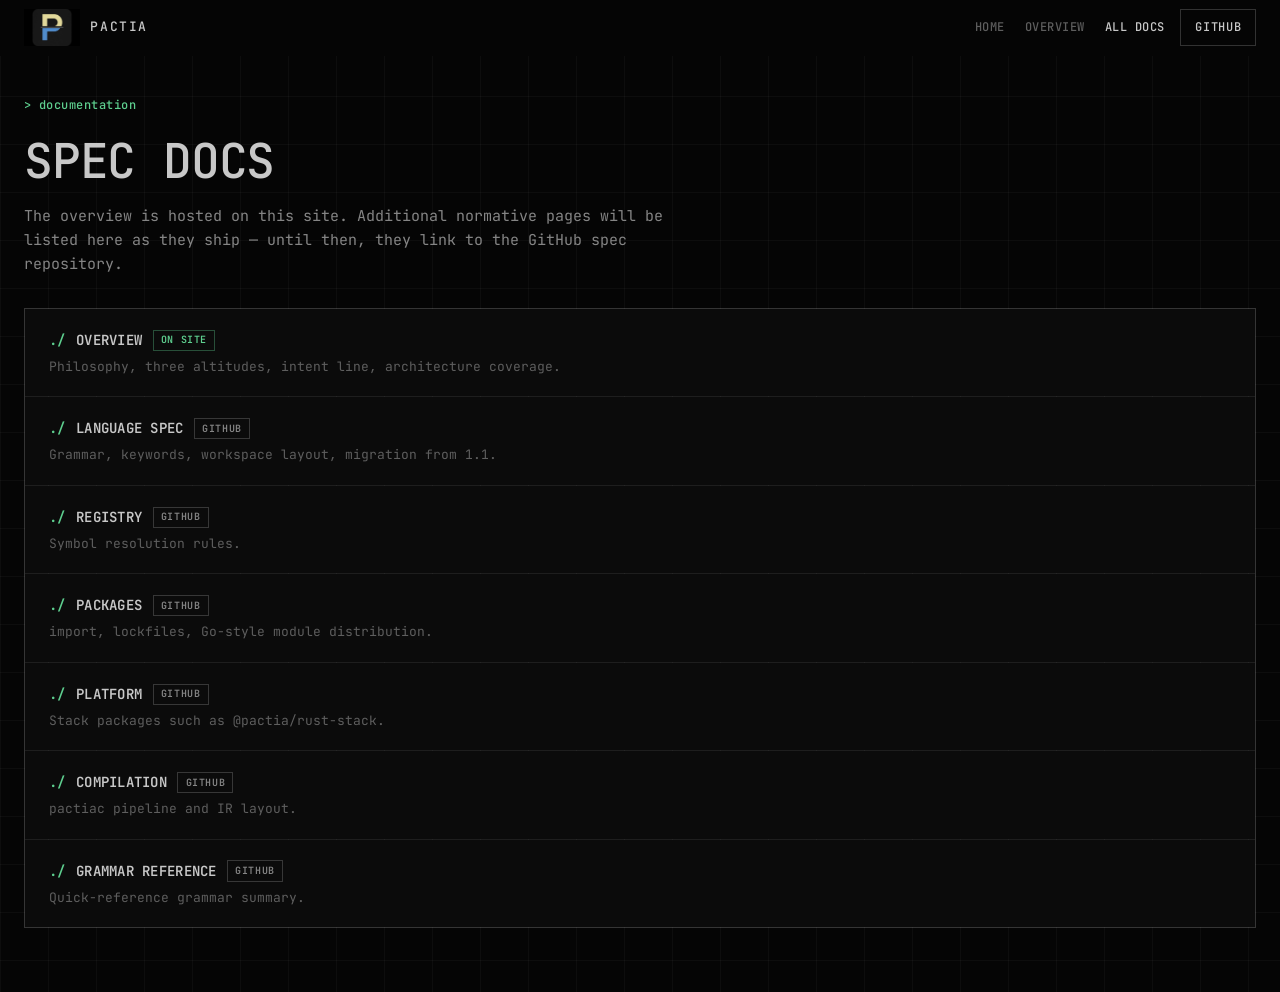
==== docs/index.html @ 83ed0725 "commit the static site" ====
<!doctype html>
<html lang="en">
  <head>
    <meta charset="UTF-8" />
    <meta name="viewport" content="width=device-width, initial-scale=1.0" />
    <meta
      name="description"
      content="Pactia documentation — overview and links to the full language specification."
    />
    <title>Documentation — Pactia</title>
    <link rel="icon" href="../assets/pactia-logo.png" type="image/png" />
    <link rel="preconnect" href="https://fonts.googleapis.com" />
    <link rel="preconnect" href="https://fonts.gstatic.com" crossorigin />
    <link
      href="https://fonts.googleapis.com/css2?family=Inter:wght@400;500;600&family=JetBrains+Mono:wght@400;500;600&display=swap"
      rel="stylesheet"
    />
    <link rel="stylesheet" href="../assets/site.css" />
    <link rel="stylesheet" href="../assets/docs.css" />
    <script src="../assets/site-nav.js"></script>
    <script src="../assets/docs.js"></script>
  </head>
  <body class="docs-page" data-nav-page="all-docs">
    <a class="skip-link" href="#main">Skip to content</a>

    <header class="site-header">
      <div class="container">
        <a class="brand" data-site-brand href="../index.html">
          <img
            class="brand__logo"
            src="../assets/pactia-logo.png"
            alt=""
            height="40"
          />
          PACTIA
        </a>
        <div class="site-header__actions" data-site-header-actions></div>
      </div>
    </header>

    <main id="main" class="container docs-layout docs-layout--index">
      <div class="docs-main">
        <p class="label">&gt; documentation</p>
        <h1 class="display-lg" style="margin-bottom: 1rem">Spec docs</h1>
        <p class="docs-index-intro">
          The overview is hosted on this site. Additional normative pages will be
          listed here as they ship — until then, they link to the GitHub spec
          repository.
        </p>

        <div class="docs-index-list">
          <a class="docs-index-row" href="overview.html">
            <span class="docs-index-row__title">
              Overview
              <span class="docs-badge docs-badge--hosted">On site</span>
            </span>
            <span class="docs-index-row__desc">
              Philosophy, three altitudes, intent line, architecture coverage.
            </span>
          </a>
          <a
            class="docs-index-row"
            href="https://github.com/pactia-lang/spec/blob/main/docs/language-spec.md"
            target="_blank"
            rel="noopener noreferrer"
          >
            <span class="docs-index-row__title">
              Language spec
              <span class="docs-badge docs-badge--soon">GitHub</span>
            </span>
            <span class="docs-index-row__desc">
              Grammar, keywords, workspace layout, migration from 1.1.
            </span>
          </a>
          <a
            class="docs-index-row"
            href="https://github.com/pactia-lang/spec/blob/main/docs/registry.md"
            target="_blank"
            rel="noopener noreferrer"
          >
            <span class="docs-index-row__title">
              Registry
              <span class="docs-badge docs-badge--soon">GitHub</span>
            </span>
            <span class="docs-index-row__desc">Symbol resolution rules.</span>
          </a>
          <a
            class="docs-index-row"
            href="https://github.com/pactia-lang/spec/blob/main/docs/packages.md"
            target="_blank"
            rel="noopener noreferrer"
          >
            <span class="docs-index-row__title">
              Packages
              <span class="docs-badge docs-badge--soon">GitHub</span>
            </span>
            <span class="docs-index-row__desc">
              import, lockfiles, Go-style module distribution.
            </span>
          </a>
          <a
            class="docs-index-row"
            href="https://github.com/pactia-lang/spec/blob/main/docs/platform.md"
            target="_blank"
            rel="noopener noreferrer"
          >
            <span class="docs-index-row__title">
              Platform
              <span class="docs-badge docs-badge--soon">GitHub</span>
            </span>
            <span class="docs-index-row__desc">
              Stack packages such as @pactia/rust-stack.
            </span>
          </a>
          <a
            class="docs-index-row"
            href="https://github.com/pactia-lang/spec/blob/main/docs/compilation.md"
            target="_blank"
            rel="noopener noreferrer"
          >
            <span class="docs-index-row__title">
              Compilation
              <span class="docs-badge docs-badge--soon">GitHub</span>
            </span>
            <span class="docs-index-row__desc">pactiac pipeline and IR layout.</span>
          </a>
          <a
            class="docs-index-row"
            href="https://github.com/pactia-lang/spec/blob/main/docs/grammar-reference.md"
            target="_blank"
            rel="noopener noreferrer"
          >
            <span class="docs-index-row__title">
              Grammar reference
              <span class="docs-badge docs-badge--soon">GitHub</span>
            </span>
            <span class="docs-index-row__desc">Quick-reference grammar summary.</span>
          </a>
        </div>
      </div>
    </main>

  </body>
</html>
---- assets/site.css ----
:root{color-scheme:dark;--bg: #050505;--bg-card: #0b0b0b;--border: rgb(255 255 255 / 10%);--border-strong: rgb(255 255 255 / 18%);--text: #c8c8c8;--text-secondary: #858585;--text-tertiary: #5e5e5e;--accent: #5ecf8f;--accent-dim: #45b877;--accent-hover: #7ee0a8;--accent-subtle: rgb(94 207 143 / 8%);--accent-faint: rgb(94 207 143 / 6%);--accent-border: rgb(94 207 143 / 35%);--font-mono: "JetBrains Mono", ui-monospace, monospace;--max: 1280px;--nav-h: 56px;--section-pad: clamp(6rem, 14vh, 10rem)}*,*:before,*:after{box-sizing:border-box;border-radius:0}html{scroll-behavior:smooth}@media(prefers-reduced-motion:reduce){html{scroll-behavior:auto}*,*:before,*:after{animation-duration:.01ms!important;animation-iteration-count:1!important;transition-duration:.01ms!important}}body{margin:0;font-family:var(--font-mono);font-size:15px;line-height:1.6;color:var(--text);background-color:var(--bg);background-image:linear-gradient(rgb(255 255 255 / 3%) 1px,transparent 1px),linear-gradient(90deg,rgb(255 255 255 / 3%) 1px,transparent 1px);background-size:48px 48px;-webkit-font-smoothing:antialiased}a{color:inherit;text-decoration:none}a:focus-visible,button:focus-visible{outline:1px solid var(--accent);outline-offset:0}.skip-link{position:absolute;left:-9999px;top:0;z-index:100;padding:.75rem 1rem;background:var(--accent);color:var(--bg);font-weight:600}.skip-link:focus{left:1rem;top:1rem}.container{width:min(100% - 3rem,var(--max));margin-inline:auto}.site-header{position:fixed;inset:0 0 auto;z-index:50;height:var(--nav-h);border-bottom:1px solid transparent;background:var(--bg);transition:border-color .2s ease}.site-header.is-scrolled{border-bottom-color:var(--border)}.site-header .container{display:flex;align-items:center;justify-content:space-between;height:100%;gap:1rem}.site-header__actions{display:flex;align-items:center;gap:1rem}.brand{display:inline-flex;align-items:center;gap:.65rem;font-size:13px;font-weight:500;letter-spacing:.12em;color:var(--text)}.btn{display:inline-flex;align-items:center;justify-content:center;padding:.5rem .85rem;border:1px solid var(--border-strong);background:transparent;color:var(--text);font:inherit;font-size:12px;font-weight:500;letter-spacing:.06em;text-transform:uppercase;cursor:pointer;transition:border-color .15s ease,background .15s ease,color .15s ease}.btn:hover{border-color:var(--accent);color:var(--accent)}.btn-primary{border-color:var(--accent);background:var(--accent);color:#050505}.btn-primary:hover{background:var(--accent-hover);border-color:var(--accent-hover);color:#050505}.btn-lg{padding:.75rem 1.25rem;font-size:12px}.display-xl{margin:0;font-size:clamp(2.5rem,6vw,4rem);font-weight:500;line-height:1.08;letter-spacing:-.03em;text-transform:uppercase}.display-lg{margin:0;font-size:clamp(2rem,4.5vw,3rem);font-weight:500;line-height:1.1;letter-spacing:-.025em;text-transform:uppercase}.display-md{margin:0;font-size:clamp(1.5rem,3vw,2.25rem);font-weight:500;line-height:1.15;letter-spacing:-.02em;text-transform:uppercase}.lead{margin:0;color:var(--text-secondary);font-size:clamp(1rem,1.8vw,1.125rem);line-height:1.55}.label{margin:0 0 1.25rem;color:var(--accent);font-size:12px;font-weight:500;letter-spacing:.04em}[data-reveal]{opacity:1;transform:none}@media(prefers-reduced-motion:no-preference){[data-reveal]{opacity:0;transform:translateY(16px);transition:opacity .5s ease,transform .5s ease}[data-reveal].is-visible{opacity:1;transform:translateY(0)}}.hero{min-height:100vh;padding:calc(var(--nav-h) + 4rem) 0 5rem;display:flex;align-items:center}.hero-grid{display:grid;gap:4rem;align-items:center}@media(min-width:56rem){.hero-grid{grid-template-columns:1fr 1fr;gap:3rem}}.hero-copy{display:grid;gap:2rem}.hero-lines{display:grid;gap:.5rem;border-left:2px solid var(--accent);padding-left:1rem}.hero-line{margin:0;font-size:clamp(1rem,2vw,1.25rem);font-weight:400;line-height:1.4;color:var(--text-secondary)}.hero-line.is-accent{color:var(--text)}.hero-line.is-accent:before{content:"> ";color:var(--accent)}.hero-snippet{border:1px solid transparent;background:transparent;position:relative;min-width:0}.hero-snippet:before{content:"";position:absolute;top:0;left:0;width:3px;height:100%;background:var(--accent)}.hero-snippet__code{margin:0;border:none;overflow:visible;max-height:none;font-size:11px;line-height:1.6;padding-left:1.25rem}.hero-snippet .hero-snippet__code.docs-pre{overflow:visible;max-height:none;border:1px solid transparent;background:transparent}.hero-snippet .hero-snippet__code.docs-pre--pactia{border-left:1px solid transparent}@media(min-width:56rem){.hero-snippet__code{font-size:12px}}.pipeline-card{border:1px solid var(--border);background:var(--bg-card);padding:1.5rem;position:relative}.pipeline-card:before{content:"";position:absolute;top:0;left:0;width:3px;height:100%;background:var(--accent);opacity:.4}.pipeline-node{display:flex;align-items:center;gap:.85rem;padding:.85rem 1rem;border:1px solid var(--border);background:#ffffff05;color:var(--text-tertiary);font-size:13px;font-weight:500;letter-spacing:.02em;text-transform:uppercase;transition:border-color .25s ease,color .25s ease,background .25s ease}.pipeline-node.is-lit{color:var(--text-secondary);border-color:var(--border-strong)}.pipeline-node.is-current{color:var(--text);border-color:var(--accent);background:var(--accent-subtle);border-left-width:3px;border-left-color:var(--accent)}.pipeline-node__dot{flex-shrink:0;width:6px;height:6px;background:var(--text-tertiary);transition:background .25s ease}.pipeline-node.is-lit .pipeline-node__dot{background:var(--accent)}.pipeline-node.is-current .pipeline-node__dot{background:var(--accent);box-shadow:none}.pipeline-stack{display:grid;gap:0}.pipeline-arrow{display:flex;justify-content:center;padding:.25rem 0;color:var(--text-tertiary);opacity:.35;transition:opacity .25s ease,color .25s ease}.pipeline-arrow.is-lit{opacity:1;color:var(--accent)}.pipeline-arrow svg{width:14px;height:14px}.pipeline-outputs{display:grid;gap:.35rem;padding:.75rem 0 0 1.25rem;border-left:1px solid var(--border);margin-left:.75rem;margin-top:.5rem}.pipeline-output{font-size:12px;color:var(--text-tertiary);letter-spacing:.03em;text-transform:uppercase;transition:color .25s ease}.pipeline-output:before{content:"— ";color:var(--border-strong)}.pipeline-viz[data-active-step="3"] .pipeline-output{color:var(--text-secondary)}.pipeline-scroll{position:relative}.pipeline-scroll__inner{display:grid;gap:0}@media(min-width:56rem){.pipeline-scroll__inner{grid-template-columns:1fr 1fr;gap:4rem}}.pipeline-scroll__sticky{display:none}@media(min-width:56rem){.pipeline-scroll__sticky{display:block;position:sticky;top:calc(var(--nav-h) + 2rem);align-self:start;height:fit-content}}.pipeline-scroll__steps{display:grid}.pipeline-step{min-height:70vh;display:flex;flex-direction:column;justify-content:center;padding:var(--section-pad) 0;opacity:.35;transition:opacity .35s ease}.pipeline-step.is-active{opacity:1}.pipeline-step .display-md{margin-bottom:1rem}.pipeline-step p{margin:0;max-width:28rem;color:var(--text-secondary);font-size:15px;line-height:1.6}.pipeline-mobile-viz{margin-bottom:2rem}@media(min-width:56rem){.pipeline-mobile-viz{display:none}}.section{padding:var(--section-pad) 0}.section-tight{padding:calc(var(--section-pad) * .6) 0}.intent-block{border:1px solid var(--border);background:var(--bg-card);overflow:hidden}.intent-row{padding:2rem 2.5rem}.intent-row--above{border-bottom:1px solid var(--border)}.intent-row h3{margin:0 0 .5rem;font-size:11px;font-weight:600;letter-spacing:.1em;text-transform:uppercase;color:var(--accent)}.intent-row--below h3{color:var(--text-tertiary)}.intent-row p{margin:0;font-size:15px;line-height:1.55;color:var(--text-secondary);max-width:36rem}.intent-gate{padding:.65rem 2.5rem;border-block:1px solid var(--border);background:#ffffff05;font-size:11px;color:var(--text-tertiary);letter-spacing:.08em;text-transform:uppercase}.intent-gate:before{content:"[ ";color:var(--accent)}.intent-gate:after{content:" ]";color:var(--accent)}.code-block{border:1px solid var(--border);background:var(--bg-card);overflow:hidden;border-left:3px solid var(--accent)}.code-block pre{margin:0;padding:1.75rem 2rem;overflow-x:auto;font-family:var(--font-mono);font-size:12px;line-height:1.75;color:var(--text-secondary)}.code-block .kw{color:var(--text)}.code-block .tag{color:var(--accent)}.code-block .cmt{color:var(--text-tertiary)}.feature-grid{display:grid;gap:1px;background:var(--border);border:1px solid var(--border)}@media(min-width:48rem){.feature-grid{grid-template-columns:repeat(2,1fr)}}.feature-card{padding:1.75rem;background:var(--bg-card)}.feature-card h3{margin:0 0 .5rem;font-size:13px;font-weight:500;letter-spacing:.06em;text-transform:uppercase}.feature-card h3:before{content:"# ";color:var(--accent)}.feature-card p{margin:0;color:var(--text-secondary);font-size:14px;line-height:1.55}.repo-list{display:grid;gap:1px;background:var(--border);border:1px solid var(--border)}.repo-row{display:flex;align-items:center;justify-content:space-between;gap:1.5rem;padding:1.1rem 1.25rem;background:var(--bg-card);color:inherit;transition:background .15s ease,color .15s ease}.repo-row:hover{background:var(--accent-faint);color:var(--text)}.repo-row__name{font-size:13px;font-weight:500;letter-spacing:.04em;text-transform:uppercase}.repo-row__name:before{content:"./";color:var(--accent)}.repo-row__desc{color:var(--text-tertiary);font-size:12px;margin-top:.2rem}.repo-row__arrow{flex-shrink:0;color:var(--text-tertiary);font-size:14px;transition:color .15s ease}.repo-row:hover .repo-row__arrow{color:var(--accent)}.install-block{border:1px solid var(--border);border-left:3px solid var(--accent);background:var(--bg-card);text-align:left}.install-block pre{margin:0;padding:1rem 1.25rem;overflow-x:auto;font-size:12px;line-height:1.6;color:var(--text-secondary)}.install-block .cmt{color:var(--text-tertiary)}.cta-actions{display:flex;flex-wrap:wrap;gap:.65rem;margin-top:1.5rem}.intent-detail{margin-top:2rem;display:grid;gap:1px;background:var(--border);border:1px solid var(--border)}.site-footer{padding:2rem 0 3rem;border-top:1px solid var(--border)}.footer-row{display:flex;flex-wrap:wrap;align-items:center;justify-content:space-between;gap:1rem;color:var(--text-tertiary);font-size:11px;letter-spacing:.04em;text-transform:uppercase}.footer-links{display:flex;flex-wrap:wrap;gap:1.25rem}.footer-links a:hover{color:var(--accent)}.brand__logo{display:block;height:40px;width:auto;max-width:56px;object-fit:contain;image-rendering:auto}.hero-slogan{margin:0;padding-left:1rem;border-left:2px solid var(--accent);color:var(--text);font-size:clamp(1rem,2vw,1.125rem);font-weight:500;line-height:1.5;letter-spacing:-.01em}.hero-meta{margin:0;color:var(--text-tertiary);font-size:13px;line-height:1.65;max-width:36rem}.hero-meta strong{color:var(--text-secondary);font-weight:500}.hero-actions{display:flex;flex-wrap:wrap;gap:.65rem}.problem-lead{margin:0 0 2.5rem;max-width:40rem;color:var(--text-secondary);font-size:16px;line-height:1.65}.problem-grid{display:grid;gap:1px;background:var(--border);border:1px solid var(--border)}@media(min-width:48rem){.problem-grid{grid-template-columns:repeat(2,1fr)}}.problem-item{padding:1.5rem;background:var(--bg-card)}.problem-item h3{margin:0 0 .5rem;font-size:12px;font-weight:600;letter-spacing:.08em;text-transform:uppercase;color:var(--accent)}.problem-item p{margin:0;color:var(--text-secondary);font-size:14px;line-height:1.55}.slogan-banner{margin-top:2.5rem;padding:1.25rem 1.5rem;border:1px solid var(--border);border-left:3px solid var(--accent);background:var(--bg-card);color:var(--text);font-size:15px;font-weight:500;line-height:1.5;letter-spacing:-.01em}.packages-list{margin:0;padding:0;list-style:none;display:grid;gap:1px;border:1px solid var(--border);background:var(--border)}@media(min-width:48rem){.packages-list{grid-template-columns:repeat(2,1fr)}}.packages-item{margin:0;padding:1.35rem 1.5rem;background:var(--bg-card);border-left:3px solid transparent;transition:border-color .15s ease}.packages-item:hover{border-left-color:var(--accent)}.packages-item__syntax{margin:0 0 .45rem;font-size:13px;font-weight:500;letter-spacing:.02em;color:var(--text)}.packages-item__syntax code{font-family:var(--font-mono);font-size:12px;color:var(--accent)}.packages-item__desc{margin:0;color:var(--text-secondary);font-size:14px;line-height:1.55}.packages-footnote{margin:1.5rem 0 0;max-width:40rem;color:var(--text-tertiary);font-size:14px;line-height:1.6}.packages-footnote a{color:var(--accent);text-decoration:underline;text-underline-offset:2px}.packages-footnote a:hover{color:var(--accent-hover)}.section-intro{margin:0 0 2.5rem;max-width:38rem;color:var(--text-secondary);font-size:16px;line-height:1.65}.example-grid{display:grid;gap:1.5rem;align-items:stretch}@media(min-width:56rem){.example-grid{grid-template-columns:1fr 1fr}}.example-card{display:flex;flex-direction:column;height:100%;border:1px solid var(--border);background:var(--bg-card);overflow:hidden;color:inherit;transition:border-color .15s ease}.example-card:hover{border-color:var(--accent-border)}.example-card__code{margin:0;padding:1rem 1.1rem;border:1px solid transparent;border-bottom:1px solid var(--border);background:transparent;font-size:10px;line-height:1.55;height:39rem;min-height:39rem;max-height:39rem;overflow:auto;box-sizing:border-box;-webkit-overflow-scrolling:touch}.example-card .example-card__code.docs-pre,.example-card .example-card__code.docs-pre--pactia{border:1px solid transparent;border-bottom:1px solid var(--border);border-left:1px solid transparent;background:transparent}@media(min-width:56rem){.example-card__code{font-size:10.5px}}.example-card__body{padding:.65rem 1.1rem;flex-shrink:0}.example-card__label{margin:0 0 .15rem;font-size:10px;font-weight:600;letter-spacing:.08em;text-transform:uppercase;color:var(--accent)}.example-card__title{margin:0 0 .25rem;font-size:13px;font-weight:500;letter-spacing:-.01em;color:var(--text)}.example-card__desc{margin:0 0 .35rem;font-size:12px;line-height:1.4;color:var(--text-secondary)}.example-card__link{font-size:11px;font-weight:500;letter-spacing:.04em;text-transform:uppercase;color:var(--accent)}.example-card__link:hover{text-decoration:underline}.fixture-links{display:flex;flex-wrap:wrap;gap:1rem 1.5rem;margin-top:1.5rem;font-size:12px;text-transform:uppercase;letter-spacing:.04em}.fixture-links a{color:var(--text-tertiary)}.fixture-links a:hover{color:var(--accent)}@media(min-width:48rem){.intent-detail{grid-template-columns:repeat(2,1fr)}}.intent-detail-item{padding:1.25rem 1.5rem;background:var(--bg-card);font-size:13px;line-height:1.55;color:var(--text-secondary)}.intent-detail-item strong{display:block;margin-bottom:.35rem;color:var(--text);font-size:11px;font-weight:600;letter-spacing:.06em;text-transform:uppercase}.pipeline-step .step-detail{margin-top:.75rem;font-size:13px;color:var(--text-tertiary);max-width:26rem}.pipeline-step .step-detail:before{content:"// ";color:var(--accent)}


/* nav styles (shared across all pages) */
.docs-nav,.site-nav{display:flex;align-items:center;flex-wrap:wrap;gap:.35rem 1.25rem}.docs-nav__link{font-size:12px;font-weight:500;letter-spacing:.04em;text-transform:uppercase;color:var(--text-tertiary)}.docs-nav__link:hover,.docs-nav__link.is-active{color:var(--text)}

/* pactia syntax highlight (shared) */
.pactia-highlight .pactia-tm-tag{color:#dcdcaa;font-weight:600}.pactia-highlight .pactia-tm-prose{color:#c586c0;font-style:italic}.pactia-highlight .pactia-tm-prose-marker{color:#6a9955}.pactia-highlight .pactia-tm-keyword{color:var(--accent)}.pactia-highlight .pactia-tm-constant{color:#dcdcaa}.pactia-highlight .pactia-tm-key{color:#9cdcfe}.pactia-highlight .pactia-tm-path{color:#ce9178}.pactia-highlight .pactia-tm-number{color:#b5cea8}.pactia-highlight .pactia-tm-type{color:var(--accent)}.pactia-highlight .pactia-tm-string{color:#ce9178}.pactia-highlight .pactia-tm-punct{color:gold}.pactia-highlight .pactia-tm-comment{color:#6a9955;font-style:italic}.pactia-highlight .pactia-tm-plain{color:#d4d4d4}


/* docs-code styles (used on landing page code snippets) */
.docs-code{font-family:var(--font-mono);color:var(--text-secondary)}
---- assets/docs.css ----
.docs-page{padding-top:var(--nav-h);--docs-scroll-offset: calc(var(--nav-h) + 1.5rem);--docs-sans: "Inter", system-ui, -apple-system, sans-serif;--docs-contract: #5ecf8f;--docs-contract-bg: rgb(94 207 143 / 10%);--docs-contract-border: rgb(94 207 143 / 35%);--docs-ir: #8b9dc3;--docs-ir-bg: rgb(139 157 195 / 10%);--docs-ir-border: rgb(139 157 195 / 30%);--docs-platform: #a78bfa;--docs-platform-bg: rgb(167 139 250 / 10%);--docs-platform-border: rgb(167 139 250 / 30%);--docs-render: #5ec4b6;--docs-render-bg: rgb(94 196 182 / 10%);--docs-render-border: rgb(94 196 182 / 30%);--docs-impl: #8fa88f;--docs-impl-bg: rgb(143 168 143 / 10%);--docs-impl-border: rgb(143 168 143 / 30%);--docs-gate: #d4a853;--docs-gate-bg: rgb(212 168 83 / 12%);--docs-gate-border: rgb(212 168 83 / 40%)}.docs-nav,.site-nav{display:flex;align-items:center;flex-wrap:wrap;gap:.35rem 1.25rem}.docs-nav__link{font-size:12px;font-weight:500;letter-spacing:.04em;text-transform:uppercase;color:var(--text-tertiary)}.docs-nav__link:hover,.docs-nav__link.is-active{color:var(--text)}.docs-layout{display:grid;gap:2.5rem;padding:2.5rem 0 4rem}@media(min-width:56rem){.docs-layout{grid-template-columns:300px minmax(0,1fr);align-items:start}}.docs-sidebar{display:none}@media(min-width:56rem){.docs-sidebar{display:block;position:sticky;top:calc(var(--nav-h) + 1rem);max-height:calc(100vh - var(--nav-h) - 1.5rem);overflow:auto;padding-right:.75rem}}.docs-sidebar__label{margin:0 0 .75rem;color:var(--accent);font-size:11px;font-weight:600;letter-spacing:.06em;text-transform:uppercase}.docs-toc__list{margin:0;padding:0;list-style:none;border:1px solid var(--border);background:var(--bg-card)}.docs-toc__item a{display:block;padding:.65rem .85rem;border-bottom:1px solid var(--border);border-left:2px solid transparent;color:var(--text-secondary);font-size:12px;line-height:1.4}.docs-toc__item:last-child a{border-bottom:none}.docs-toc__item a:hover,.docs-toc__item a:focus-visible,.docs-toc__item.is-active a{color:var(--accent);background:var(--accent-faint)}.docs-toc__item.is-active a,.docs-toc__item--sub.is-active a{border-left-color:var(--accent)}.docs-toc__item--sub a{padding-left:1.35rem;font-size:11px;color:var(--text-tertiary)}.docs-main{min-width:0}.docs-content{border:1px solid transparent;background:transparent;padding:2rem clamp(1.25rem,3vw,2.5rem);color:var(--text-secondary);font-family:var(--docs-sans);font-size:15px;line-height:1.75}.docs-content>:first-child{margin-top:0}.docs-content h1{margin:0 0 1.25rem;color:var(--text);font-size:clamp(1.75rem,4vw,2.25rem);font-weight:500;letter-spacing:-.02em;line-height:1.15;text-transform:uppercase;scroll-margin-top:var(--docs-scroll-offset)}.docs-content h2{margin:2.5rem 0 1rem;padding-top:1.5rem;border-top:1px solid var(--border);color:var(--text);font-family:var(--font-mono);font-size:1.2rem;font-weight:500;letter-spacing:.02em;text-transform:uppercase;scroll-margin-top:var(--docs-scroll-offset)}.docs-content h3{margin:1.75rem 0 .75rem;color:var(--text);font-family:var(--font-mono);font-size:.95rem;font-weight:500;letter-spacing:.03em;text-transform:uppercase;scroll-margin-top:var(--docs-scroll-offset)}.docs-content h4{margin:1.25rem 0 .5rem;color:var(--accent);font-size:12px;font-weight:600;letter-spacing:.06em;text-transform:uppercase}.docs-content p{margin:0 0 1rem}.docs-content strong{color:var(--text);font-weight:500}.docs-content a{color:var(--accent);text-decoration:underline;text-underline-offset:2px}.docs-content a:hover{color:var(--accent-hover)}.docs-content blockquote{margin:1.25rem 0;padding:1rem 1.25rem;border:1px solid transparent;background:var(--docs-contract-bg);color:var(--text);border-radius:0}.docs-content blockquote p:last-child{margin-bottom:0}.docs-content ul,.docs-content ol{margin:0 0 1rem;padding-left:1.25rem}.docs-content li{margin:.35rem 0}.docs-content li::marker{color:var(--accent)}.docs-content hr{margin:2rem 0;border:none;border-top:1px solid var(--border)}.docs-content code{font-family:var(--font-mono);font-size:.88em;padding:.1em .35em;border:1px solid transparent;background:#ffffff0a;color:#b8f0d0}.docs-pre{margin:1.25rem 0;padding:1rem 1.15rem;border:1px solid transparent;background:transparent;overflow-x:auto;font-size:12px;line-height:1.65}.docs-pre code{padding:0;border:none;background:transparent;color:inherit;font-size:inherit}.docs-pre--diagram{margin:1.25rem 0;border:1px solid transparent;border-left:none;color:var(--text-secondary);font-size:11px;line-height:1.5}.docs-pre--pactia{border:1px solid transparent;border-left:none}.docs-code--diagram{white-space:pre;color:var(--text-secondary)}.docs-content pre+.docs-table-wrap,.docs-content .docs-pre+.docs-table-wrap,.docs-content .docs-diagram+.docs-table-wrap,.docs-content .docs-diagram+p,.docs-content .docs-diagram+h3{margin-top:1.5rem}.docs-content .docs-table-wrap+h2,.docs-content .docs-table-wrap+h3,.docs-content .docs-table-wrap+p{margin-top:1rem}.docs-table-wrap{margin:1.25rem 0 1.5rem;overflow-x:auto;border:1px solid transparent;background:transparent;-webkit-overflow-scrolling:touch}.docs-table{width:100%;min-width:36rem;border-collapse:collapse;border-style:hidden;font-size:13px;line-height:1.55}.docs-content table{width:100%;border-collapse:collapse}.docs-table th,.docs-table td{padding:.75rem 1rem;border:1px solid transparent;text-align:left;vertical-align:top}.docs-table thead th{background:var(--docs-contract-bg);color:var(--docs-contract);font-family:var(--font-mono);font-size:11px;font-weight:600;letter-spacing:.05em;text-transform:uppercase;white-space:nowrap}.docs-table tbody tr:nth-child(2n) td{background:#ffffff05}.docs-table tbody th{color:var(--text);font-weight:600;background:#ffffff05}.docs-table td code,.docs-table th code{font-size:.92em;word-break:break-word;white-space:normal}.docs-table td{color:var(--text-secondary);max-width:28rem}.docs-table td strong{color:var(--text)}.docs-table a{word-break:break-word}.docs-code{font-family:var(--font-mono);color:var(--text-secondary)}.docs-code--pactia{color:var(--text-secondary)}.pactia-highlight .pactia-tm-tag{color:#dcdcaa;font-weight:600}.pactia-highlight .pactia-tm-prose{color:#c586c0;font-style:italic}.pactia-highlight .pactia-tm-prose-marker{color:#6a9955}.pactia-highlight .pactia-tm-keyword{color:var(--accent)}.pactia-highlight .pactia-tm-constant{color:#dcdcaa}.pactia-highlight .pactia-tm-key{color:#9cdcfe}.pactia-highlight .pactia-tm-path{color:#ce9178}.pactia-highlight .pactia-tm-number{color:#b5cea8}.pactia-highlight .pactia-tm-type{color:var(--accent)}.pactia-highlight .pactia-tm-string{color:#ce9178}.pactia-highlight .pactia-tm-punct{color:gold}.pactia-highlight .pactia-tm-comment{color:#6a9955;font-style:italic}.pactia-highlight .pactia-tm-plain{color:#d4d4d4}.docs-diagram{margin:1.5rem 0 1.75rem;padding:0;border:none;background:transparent}.docs-stack{display:flex;flex-direction:column;gap:1px;border:1px solid transparent;background:transparent}.docs-stack__layer{display:flex;flex-wrap:wrap;align-items:baseline;justify-content:space-between;gap:.5rem 1.5rem;padding:.85rem 1.1rem;background:var(--bg-card);border:1px solid transparent;border-left:none}.docs-stack__layer--intent{background:var(--docs-contract-bg)}.docs-stack__layer--ir{background:var(--docs-ir-bg)}.docs-stack__layer--platform{background:var(--docs-platform-bg)}.docs-stack__layer--render{background:var(--docs-render-bg)}.docs-stack__layer--impl,.docs-stack__layer--neutral{background:var(--docs-impl-bg)}.docs-stack__label{font-family:var(--font-mono);font-size:13px;font-weight:600;color:var(--text);letter-spacing:.02em}.docs-stack__meta{font-family:var(--docs-sans);font-size:13px;color:var(--text-secondary)}.docs-intent-zone{display:grid;gap:1rem;padding:1.1rem 1.15rem;border:1px solid transparent}@media(min-width:40rem){.docs-intent-zone{grid-template-columns:9.5rem minmax(0,1fr);align-items:start}}.docs-intent-zone--above{border-color:transparent;background:var(--docs-contract-bg)}.docs-intent-zone--below{border-color:transparent;background:var(--docs-impl-bg)}.docs-intent-zone__tag{display:block;font-family:var(--font-mono);font-size:10px;font-weight:600;letter-spacing:.08em;text-transform:uppercase;color:var(--text)}.docs-intent-zone--above .docs-intent-zone__tag{color:var(--docs-contract)}.docs-intent-zone--below .docs-intent-zone__tag{color:var(--docs-impl)}.docs-intent-zone__traits{margin:.5rem 0 0;padding:0;list-style:none}.docs-intent-zone__traits li{margin:.2rem 0;font-family:var(--font-mono);font-size:11px;color:var(--text-tertiary)}.docs-intent-zone__panel{padding:.85rem 1rem;border:1px solid transparent;background:#00000040}.docs-intent-zone__title{margin:0 0 .4rem;font-family:var(--font-mono);font-size:13px;font-weight:600;color:var(--text)}.docs-intent-zone__items{margin:0;font-size:13px;line-height:1.55;color:var(--text-secondary)}.docs-intent-gate{display:flex;align-items:center;gap:.75rem;margin:.65rem 0}.docs-intent-gate__line{flex:1;height:1px;background:var(--docs-gate-border)}.docs-intent-gate__label{flex-shrink:0;padding:.35rem .75rem;border:1px solid transparent;background:var(--docs-gate-bg);font-family:var(--font-mono);font-size:10px;font-weight:600;letter-spacing:.08em;text-transform:uppercase;color:var(--docs-gate)}.docs-diagram--flow{display:flex;justify-content:center}.docs-flow{margin:0 auto;padding:1.25rem 1.15rem;list-style:none;border:1px solid transparent;background:transparent;width:100%;max-width:22rem}.docs-flow--pipeline{display:flex;flex-direction:column;align-items:center;gap:0}.docs-flow__item{width:100%;margin:0}.docs-flow__node{display:flex;flex-direction:column;align-items:center;justify-content:center;gap:.35rem;width:100%;min-height:3.75rem;padding:.75rem 1rem;border:1px solid transparent;background:var(--bg-card);box-sizing:border-box;text-align:center}.docs-flow__label{font-family:var(--font-mono);font-size:12px;font-weight:600;color:var(--text);line-height:1.35}.docs-flow__node--source{background:var(--docs-contract-bg)}.docs-flow__node--source .docs-flow__label{color:var(--docs-contract)}.docs-flow__node--ir{background:var(--docs-ir-bg)}.docs-flow__node--render,.docs-flow__node--expand,.docs-flow__node--neutral{background:var(--docs-render-bg)}.docs-flow__detail{display:block;font-family:var(--docs-sans);font-size:11px;font-weight:400;color:var(--text-tertiary);line-height:1.45}.docs-flow__arrow{display:flex;align-items:center;justify-content:center;width:100%;margin:.45rem 0;padding:0;border:none;font-family:var(--font-mono);font-size:10px;font-weight:600;letter-spacing:.06em;text-transform:uppercase;color:var(--text-tertiary)}.docs-flow__arrow:before{content:"↓";margin-right:.45rem;color:var(--accent);font-size:12px;line-height:1}.docs-diagram__output{display:flex;flex-direction:column;align-items:center;gap:.5rem;margin-top:.85rem;padding:.85rem 1rem;border:1px dashed transparent;background:var(--docs-render-bg);text-align:center}.docs-diagram__output-arrow{font-size:1.25rem;color:var(--docs-render);line-height:1}.docs-diagram__output-label{margin:0;font-family:var(--font-mono);font-size:12px;font-weight:600;color:var(--text)}.docs-footer{margin-top:1.5rem;padding:1rem 1.25rem;border:1px solid transparent;background:transparent;color:var(--text-tertiary);font-size:13px;line-height:1.55}.docs-footer a{color:var(--accent)}.docs-layout--index{display:block}.docs-index-intro{margin:0 0 2rem;max-width:40rem;color:var(--text-secondary);font-size:15px;line-height:1.6}.docs-index-list{display:grid;gap:1px;border:1px solid var(--border);background:var(--border)}.docs-index-row{display:grid;gap:.35rem;padding:1.25rem 1.5rem;background:var(--bg-card);color:inherit;transition:background .15s ease}a.docs-index-row:hover{background:var(--accent-faint)}.docs-index-row__title{display:flex;align-items:center;gap:.65rem;font-size:14px;font-weight:600;letter-spacing:.02em;text-transform:uppercase;color:var(--text)}.docs-index-row__title:before{content:"./";color:var(--accent)}.docs-index-row__desc{color:var(--text-tertiary);font-size:13px;line-height:1.5}.docs-badge{display:inline-block;padding:.1rem .45rem;border:1px solid var(--border);font-size:10px;font-weight:600;letter-spacing:.06em;text-transform:uppercase;color:var(--text-tertiary)}.docs-badge--hosted{border-color:var(--accent-border);color:var(--accent)}.docs-badge--soon{border-color:var(--border-strong);color:var(--text-secondary)}
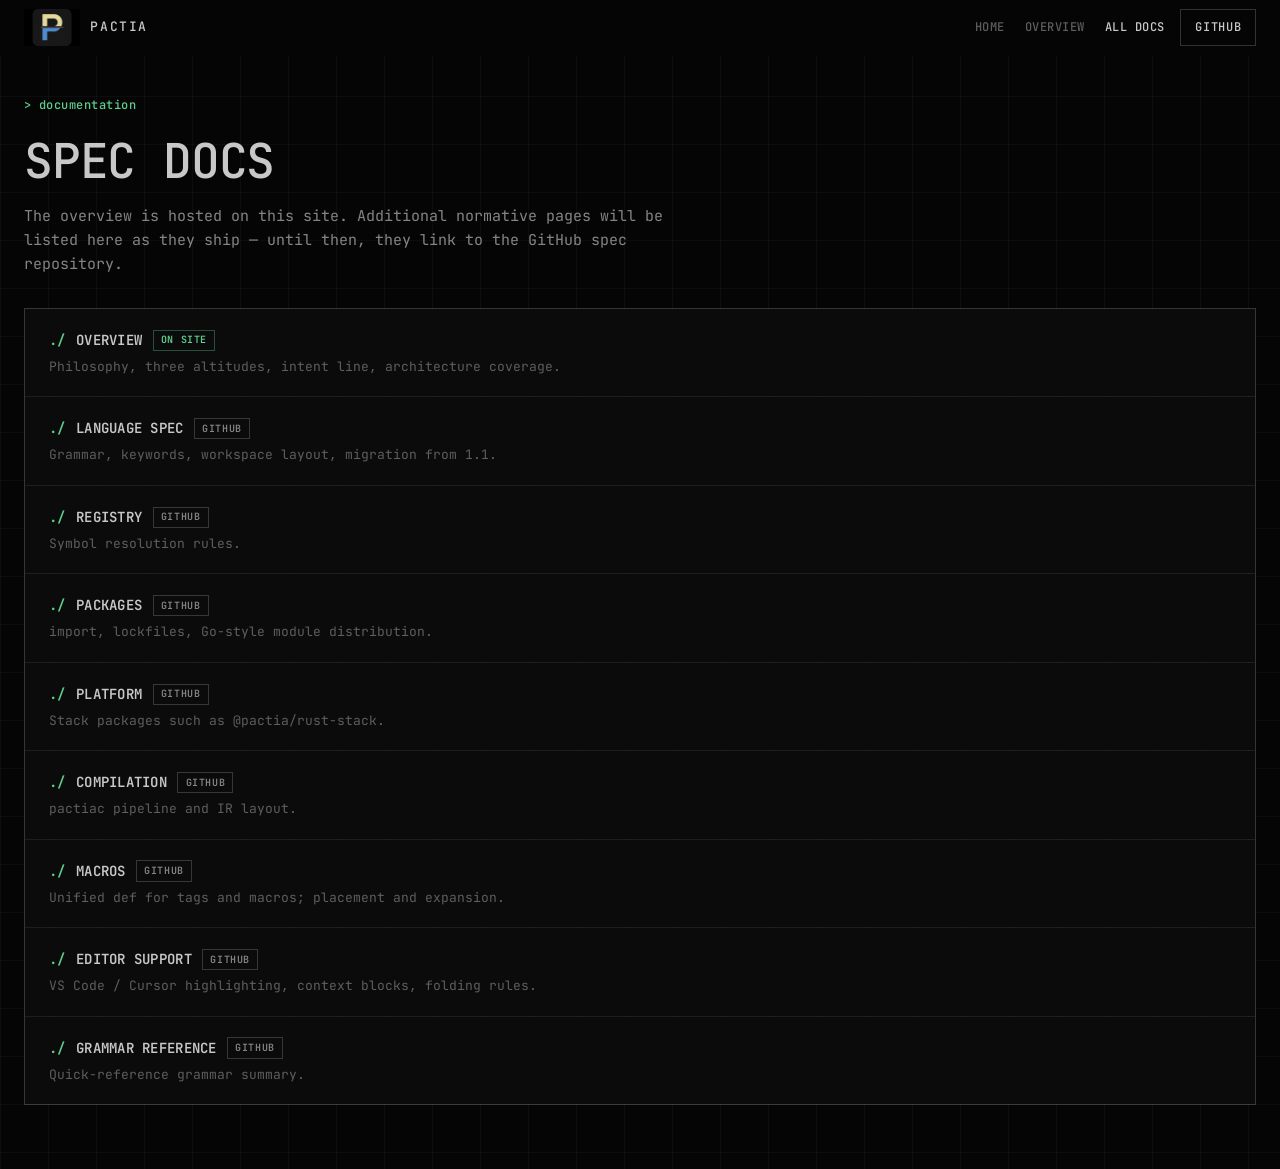
==== commit f58f0073: "fix: align website with Pactia 1.2 spec - Fix hero snippet placement: wrap @auth/@api in module/serv" ====
--- a/docs/index.html
+++ b/docs/index.html
@@ -126,6 +126,30 @@
           </a>
           <a
             class="docs-index-row"
+            href="https://github.com/pactia-lang/spec/blob/main/docs/macros.md"
+            target="_blank"
+            rel="noopener noreferrer"
+          >
+            <span class="docs-index-row__title">
+              Macros
+              <span class="docs-badge docs-badge--soon">GitHub</span>
+            </span>
+            <span class="docs-index-row__desc">Unified def for tags and macros; placement and expansion.</span>
+          </a>
+          <a
+            class="docs-index-row"
+            href="https://github.com/pactia-lang/spec/blob/main/docs/editor-support.md"
+            target="_blank"
+            rel="noopener noreferrer"
+          >
+            <span class="docs-index-row__title">
+              Editor support
+              <span class="docs-badge docs-badge--soon">GitHub</span>
+            </span>
+            <span class="docs-index-row__desc">VS Code / Cursor highlighting, context blocks, folding rules.</span>
+          </a>
+          <a
+            class="docs-index-row"
             href="https://github.com/pactia-lang/spec/blob/main/docs/grammar-reference.md"
             target="_blank"
             rel="noopener noreferrer"
